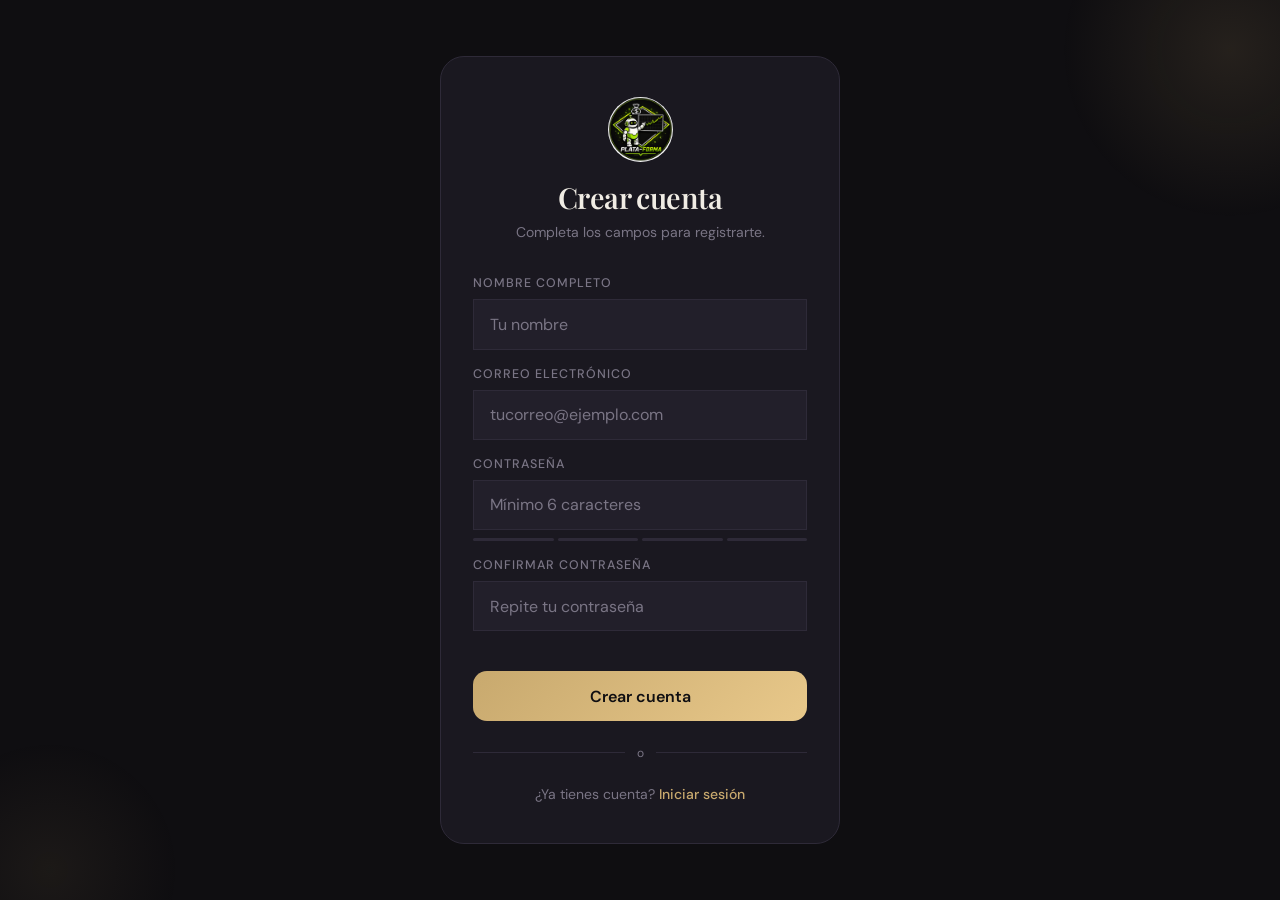
==== frontend/pages/register.html @ d6dba5cb "Primera versión de Plataforma" ====
<!DOCTYPE html>
<html lang="es">
<head>
  <!-- Sin esta linea, las tildes y la ñ se veran con simbolos raros -->
  <meta charset="UTF-8">
  <!-- Hace que el ancho de la pagina sea el del dispositivo movil -->
  <meta name="viewport" content="width=device-width, initial-scale=1.0">
  <!-- Texto que aparece en la pestana del navegador -->
  <title>Crear Cuenta — Plataforma</title>
  <!-- Se conecta con Google Fonts para descargar las fuentes -->
  <link rel="preconnect" href="https://fonts.googleapis.com">
  <link href="https://fonts.googleapis.com/css2?family=DM+Sans:wght@300;400;500;600&family=Playfair+Display:wght@600&display=swap" rel="stylesheet">
  <!-- Estilos compartidos de todo el proyecto -->
  <link rel="stylesheet" href="../css/global.css">
  <!-- Estilos exclusivos del login y registro -->
  <link rel="stylesheet" href="../css/auth.css">
</head>
<body>

  <!-- Tarjeta principal del formulario -->
  <div class="card">

    <!-- Logo de la app -->
    <img src="../img/logo.png" class="logo-app" alt="Plata-Forma">

    <!-- Titulo y subtitulo -->
    <h1>Crear cuenta</h1>
    <p class="subtitle">Completa los campos para registrarte.</p>

    <!-- Mensaje de exito, oculto por defecto -->
    <div class="success-banner" id="successBanner">
      ¡Cuenta creada correctamente! Redirigiendo...
    </div>

    <!-- Campo nombre completo -->
    <div class="field">
      <label for="nombre">Nombre completo</label>
      <input type="text" id="nombre" placeholder="Tu nombre">
      <!-- Mensaje de error, oculto por defecto -->
      <p class="error-msg" id="nombreError">Ingresa tu nombre completo.</p>
    </div>

    <!-- Campo correo electronico -->
    <div class="field">
      <label for="correo">Correo electrónico</label>
      <input type="email" id="correo" placeholder="tucorreo@ejemplo.com">
      <!-- Mensaje de error, oculto por defecto -->
      <p class="error-msg" id="correoError">Ingresa un correo válido.</p>
    </div>

    <!-- Campo contraseña con barra de fortaleza -->
    <div class="field">
      <label for="contrasena">Contraseña</label>
      <!-- oninput llama a verificarFortaleza() cada vez que el usuario escribe -->
      <input type="password" id="contrasena" placeholder="Mínimo 6 caracteres" oninput="verificarFortaleza()">
      <!-- Cuatro barras de fortaleza -->
      <div class="strength-bar">
        <span id="b1"></span>
        <span id="b2"></span>
        <span id="b3"></span>
        <span id="b4"></span>
      </div>
      <!-- Texto que indica el nivel de fortaleza -->
      <p class="strength-label" id="strengthLabel"></p>
      <!-- Mensaje de error, oculto por defecto -->
      <p class="error-msg" id="contrasenaError">La contraseña debe tener al menos 6 caracteres.</p>
    </div>

    <!-- Campo confirmar contraseña -->
    <div class="field">
      <label for="confirmar">Confirmar contraseña</label>
      <input type="password" id="confirmar" placeholder="Repite tu contraseña">
      <!-- Mensaje de error, oculto por defecto -->
      <p class="error-msg" id="confirmarError">Las contraseñas no coinciden.</p>
    </div>

    <!-- Boton de registro — onclick llama a la funcion en auth.js -->
    <button class="btn" id="btnRegistrar" onclick="crearCuenta()">
      <span class="btn-text">Crear cuenta</span>
      <!-- Spinner oculto, aparece mientras carga -->
      <div class="spinner"></div>
    </button>

    <!-- Divisor visual -->
    <div class="divider"><span>o</span></div>

    <!-- Link para ir al login -->
    <p class="auth-link">
      ¿Ya tienes cuenta? <a href="login.html">Iniciar sesión</a>
    </p>

  </div>

  <!-- Archivo JS con la logica del registro -->
  <script src="../js/auth.js"></script>

</body>
</html>
---- frontend/css/global.css ----
/* =====================
   VARIABLES GLOBALES
   ===================== */
:root {
  --bg: #0f0e11;
  --surface: #1a1820;
  --surface2: #221f2a;
  --accent: #c8a96e;
  --accent2: #e8c88a;
  --text: #f0ece4;
  --muted: #7a7585;
  --border: #2e2a38;
  --error: #e86b6b;
  --success: #6dc88a;
  --radius: 14px;
}

/* =====================
   RESET Y BASE
   ===================== */
*,
*::before,
*::after {
  box-sizing: border-box;
  margin: 0;
  padding: 0;
}

body {
  font-family: 'DM Sans', sans-serif;
  background: var(--bg);
  color: var(--text);
  min-height: 100vh;
}

/* =====================
   TIPOGRAFIA
   ===================== */
h1, h2, h3 {
  font-family: 'Playfair Display', serif;
  font-weight: 600;
  letter-spacing: -0.02em;
}

a {
  color: var(--accent);
  text-decoration: none;
}

a:hover {
  text-decoration: underline;
}

/* =====================
   CAMPOS DEL FORMULARIO
   ===================== */
.field {
  margin-bottom: 1rem;
}

label {
  display: block;
  font-size: 0.78rem;
  font-weight: 500;
  color: var(--muted);
  text-transform: uppercase;
  letter-spacing: 0.08em;
  margin-bottom: 0.5rem;
}

input {
  width: 100%;
  background: var(--surface2);
  border: 1px solid var(--border);
  border-radius: var(--border);
  padding: 0.85rem 1rem;
  color: var(--text);
  font-family: 'DM Sans', sans-serif;
  font-size: 1rem;
  outline: none;
  transition: border-color 0.2s, box-shadow 0.2s;
}

input::placeholder {
  color: var(--muted);
}

input:focus {
  border-color: var(--accent);
  box-shadow: 0 0 0 3px rgba(200, 169, 110, 0.12);
}

input.error-input {
  border-color: var(--error);
  box-shadow: 0 0 0 3px rgba(232, 107, 107, 0.12);
}

/* =====================
   MENSAJES DE ERROR
   ===================== */
.error-msg {
  font-size: 0.78rem;
  color: var(--error);
  margin-top: 0.4rem;
  display: none;
}

.error-msg.visible {
  display: block;
}

/* =====================
   BOTON PRINCIPAL
   ===================== */
.btn {
  width: 100%;
  margin-top: 1.5rem;
  padding: 0.9rem;
  background: linear-gradient(135deg, var(--accent), var(--accent2));
  border: none;
  border-radius: var(--radius);
  color: #0f0e11;
  font-family: 'DM Sans', sans-serif;
  font-size: 1rem;
  font-weight: 600;
  cursor: pointer;
  transition: opacity 0.2s, transform 0.15s;
}

.btn:hover {
  opacity: 0.9;
}

.btn:active {
  transform: scale(0.98);
}

/* =====================
   SPINNER DE CARGA
   ===================== */
.spinner {
  display: none;
  width: 18px;
  height: 18px;
  border: 2px solid rgba(15, 14, 17, 0.3);
  border-top-color: #0f0e11;
  border-radius: 50%;
  animation: spin 0.7s linear infinite;
  margin: 0 auto;
}

@keyframes spin {
  to {
    transform: rotate(360deg);
  }
}

.btn.loading .btn-text {
  display: none;
}

.btn.loading .spinner {
  display: block;
}

/* =====================
   DIVISOR
   ===================== */
.divider {
  display: flex;
  align-items: center;
  gap: 0.75rem;
  margin: 1.5rem 0;
}

.divider::before,
.divider::after {
  content: '';
  flex: 1;
  height: 1px;
  background: var(--border);
}

.divider span {
  font-size: 0.75rem;
  color: var(--muted);
}

/* =====================
   ANIMACION DE ENTRADA
   ===================== */
@keyframes slideUp {
  from {
    opacity: 0;
    transform: translateY(24px);
  }
  to {
    opacity: 1;
    transform: translateY(0);
  }
}
---- frontend/css/auth.css ----
/* =====================
   FONDO Y CENTRADO
   ===================== */
body {
  display: flex;
  align-items: center;
  justify-content: center;
  padding: 1.5rem;
  position: relative;
  overflow: hidden;
}

/* =====================
   DECORACION DE FONDO
   ===================== */
body::before {
  content: '';
  position: fixed;
  top: -120px;
  right: -120px;
  width: 340px;
  height: 340px;
  border-radius: 50%;
  background: radial-gradient(circle, rgba(200, 169, 110, 0.12) 0%, transparent 70%);
  pointer-events: none;
}

body::after {
  content: '';
  position: fixed;
  bottom: -100px;
  left: -80px;
  width: 260px;
  height: 260px;
  border-radius: 50%;
  background: radial-gradient(circle, rgba(200, 169, 110, 0.07) 0%, transparent 70%);
  pointer-events: none;
}

/* =====================
   TARJETA PRINCIPAL
   ===================== */
.card {
  background: var(--surface);
  border: 1px solid var(--border);
  border-radius: 24px;
  padding: 2.5rem 2rem;
  width: 100%;
  max-width: 400px;
  animation: slideUp 0.5s cubic-bezier(0.16, 1, 0.3, 1);
}

/* =====================
   TEXTOS
   ===================== */
h1 {
  text-align: center;
  font-size: 1.8rem;
  margin-bottom: 0.4rem;
}

.subtitle {
  text-align: center;
  font-size: 0.875rem;
  color: var(--muted);
  margin-bottom: 2rem;
  line-height: 1.5;
}


/* =====================
   BARRA DE FORTALEZA
   ===================== */
.strength-bar {
  display: flex;
  gap: 4px;
  margin-top: 0.5rem;
}

.strength-bar span {
  flex: 1;
  height: 3px;
  border-radius: 999px;
  background: var(--border);
  transition: background 0.3s;
}

.strength-label {
  font-size: 0.75rem;
  color: var(--muted);
  margin-top: 0.3rem;
}

/* =====================
   BANNER DE EXITO
   ===================== */
.success-banner {
  display: none;
  background: rgba(109, 200, 138, 0.1);
  border: 1px solid rgba(109, 200, 138, 0.3);
  border-radius: var(--radius);
  padding: 0.75rem 1rem;
  font-size: 0.875rem;
  color: var(--success);
  margin-bottom: 1rem;
  text-align: center;
}

.success-banner.visible {
  display: block;
}

/* =====================
   LINK DE NAVEGACION
   ===================== */
.auth-link {
  text-align: center;
  font-size: 0.875rem;
  color: var(--muted);
}

.auth-link a {
  font-weight: 500;
}

.logo-app {
  width: 65px;
  height: 65px;
  object-fit: contain;
  margin: 0 auto 1rem auto;
  display: block;
  border-radius: 50%;
}
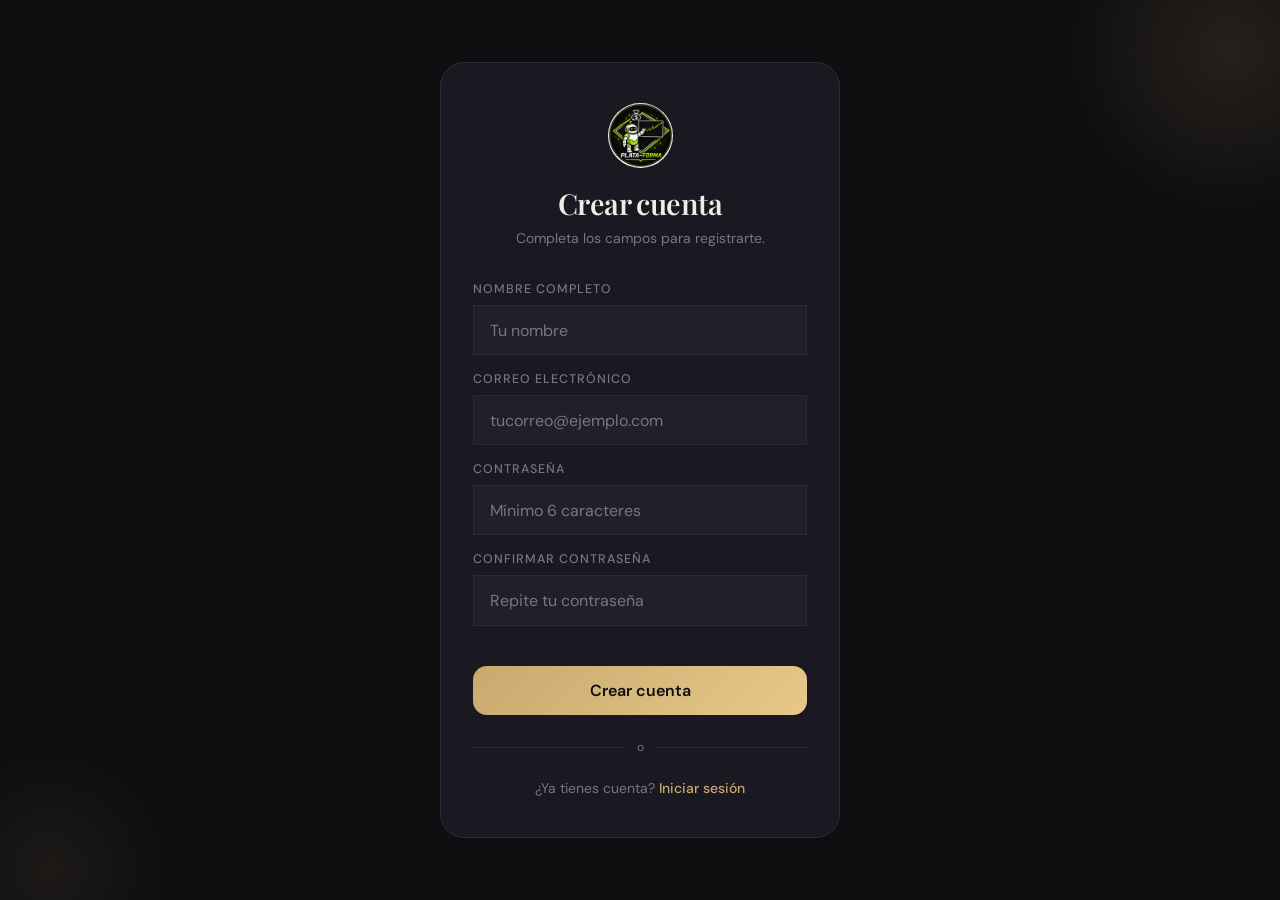
==== commit e75d6968: "Correccion barra contraseña" ====
--- a/frontend/pages/register.html
+++ b/frontend/pages/register.html
@@ -53,13 +53,6 @@
       <label for="contrasena">Contraseña</label>
       <!-- oninput llama a verificarFortaleza() cada vez que el usuario escribe -->
       <input type="password" id="contrasena" placeholder="Mínimo 6 caracteres" oninput="verificarFortaleza()">
-      <!-- Cuatro barras de fortaleza -->
-      <div class="strength-bar">
-        <span id="b1"></span>
-        <span id="b2"></span>
-        <span id="b3"></span>
-        <span id="b4"></span>
-      </div>
       <!-- Texto que indica el nivel de fortaleza -->
       <p class="strength-label" id="strengthLabel"></p>
       <!-- Mensaje de error, oculto por defecto -->
